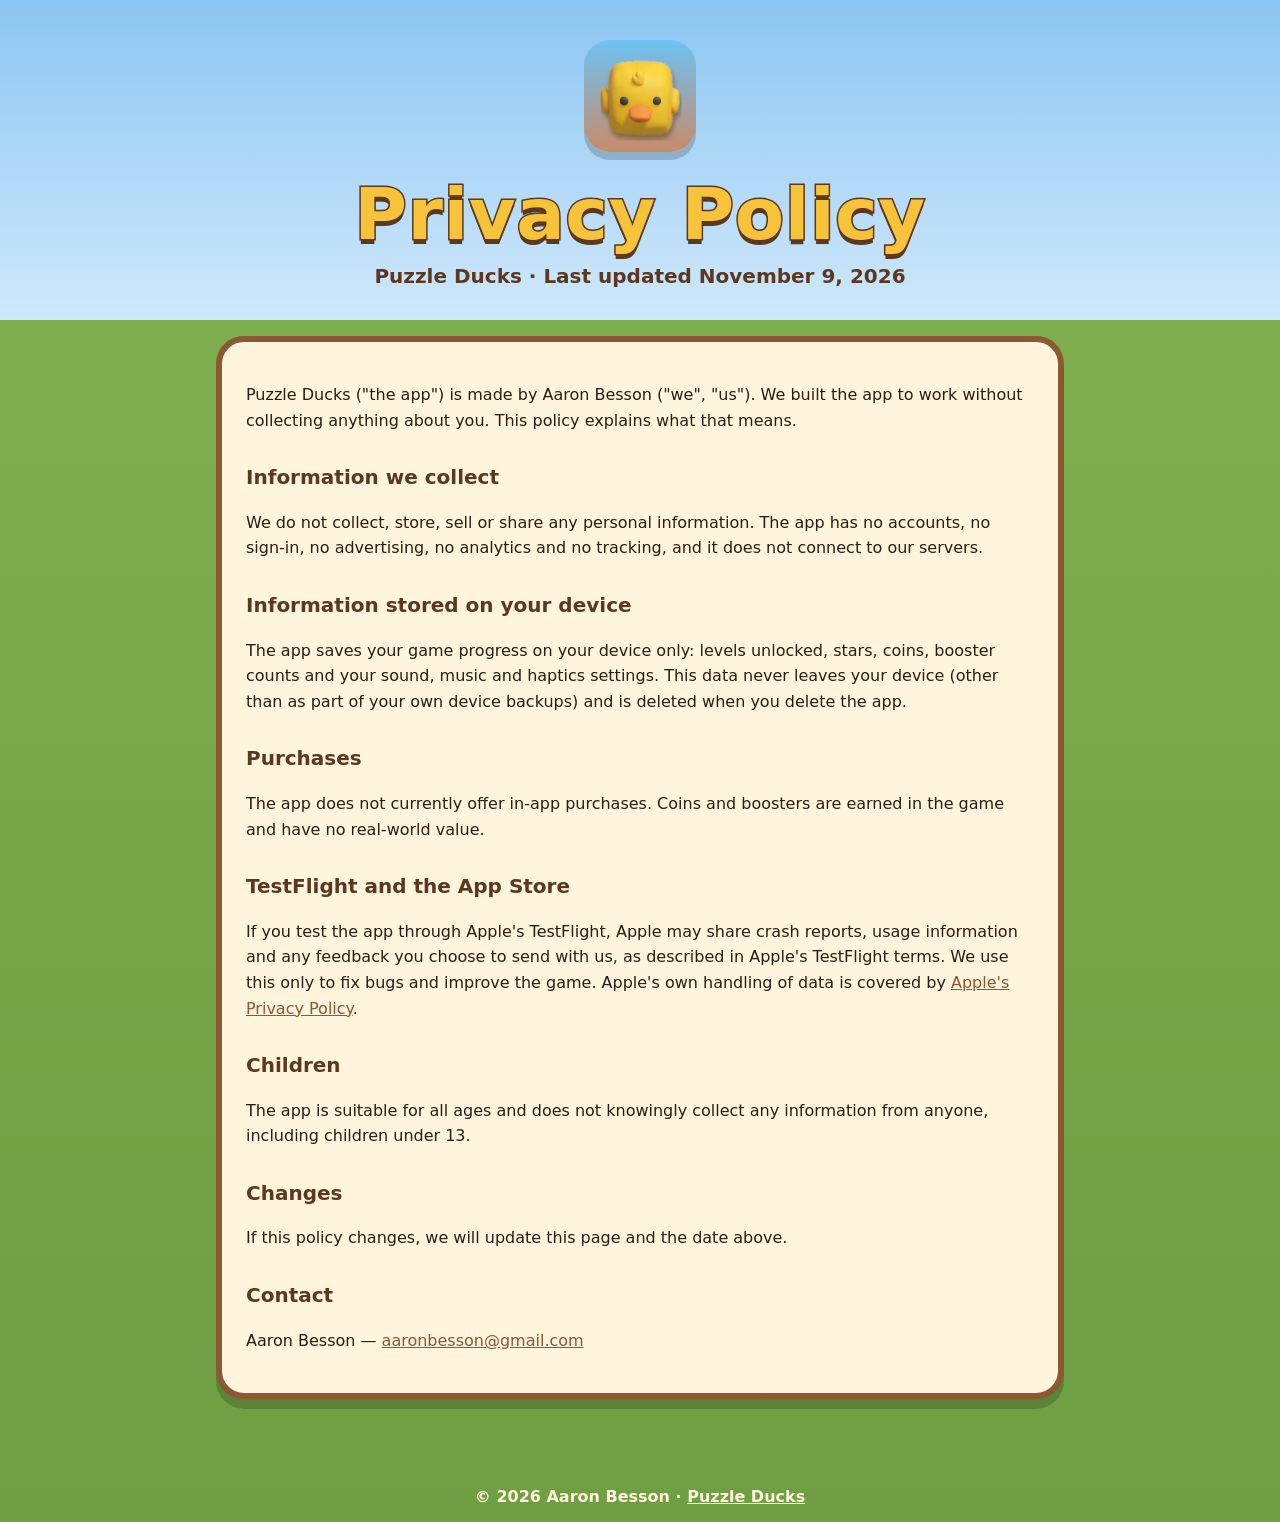
==== privacy.html @ 0fe306eb "Puzzle Ducks marketing and privacy pages Co-Authored-By: Claude Opus 5.5 <noreply@anthropic.com>" ====
<!doctype html>
<html lang="en">
<head>
<meta charset="utf-8">
<meta name="viewport" content="width=device-width, initial-scale=1">
<title>Puzzle Ducks Privacy</title>
<meta name="description" content="Privacy policy for the Puzzle Ducks iOS game.">
<link rel="icon" href="img/icon.png">
<link rel="stylesheet" href="style.css">
</head>
<body>
<div class="wrap">
  <header>
    <a href="index.html"><img class="icon" src="img/icon.png" alt="Puzzle Ducks app icon"></a>
    <h1>Privacy Policy</h1>
    <p class="tag">Puzzle Ducks · Last updated November 9, 2026</p>
  </header>

  <section class="card legal">
    <p>Puzzle Ducks ("the app") is made by Aaron Besson ("we", "us"). We built the app to work without collecting anything about you. This policy explains what that means.</p>

    <h2>Information we collect</h2>
    <p>We do not collect, store, sell or share any personal information. The app has no accounts, no sign-in, no advertising, no analytics and no tracking, and it does not connect to our servers.</p>

    <h2>Information stored on your device</h2>
    <p>The app saves your game progress on your device only: levels unlocked, stars, coins, booster counts and your sound, music and haptics settings. This data never leaves your device (other than as part of your own device backups) and is deleted when you delete the app.</p>

    <h2>Purchases</h2>
    <p>The app does not currently offer in-app purchases. Coins and boosters are earned in the game and have no real-world value.</p>

    <h2>TestFlight and the App Store</h2>
    <p>If you test the app through Apple's TestFlight, Apple may share crash reports, usage information and any feedback you choose to send with us, as described in Apple's TestFlight terms. We use this only to fix bugs and improve the game. Apple's own handling of data is covered by <a href="https://www.apple.com/legal/privacy/">Apple's Privacy Policy</a>.</p>

    <h2>Children</h2>
    <p>The app is suitable for all ages and does not knowingly collect any information from anyone, including children under 13.</p>

    <h2>Changes</h2>
    <p>If this policy changes, we will update this page and the date above.</p>

    <h2>Contact</h2>
    <p>Aaron Besson — <a href="mailto:aaronbesson@gmail.com">aaronbesson@gmail.com</a></p>
  </section>
</div>
<footer>© 2026 Aaron Besson · <a href="index.html">Puzzle Ducks</a></footer>
</body>
</html>
---- style.css ----
:root {
  --sky: #8cc6f2;
  --grass: #7fae4f;
  --cream: #fff4dc;
  --brown: #5c3820;
  --wood: #8c5733;
  --yellow: #f6c33a;
  --ink: #2b1d14;
}
* { box-sizing: border-box; }
html { -webkit-text-size-adjust: 100%; }
body {
  margin: 0;
  font-family: ui-rounded, "SF Pro Rounded", "Nunito", system-ui, -apple-system, sans-serif;
  color: var(--ink);
  background: linear-gradient(var(--sky) 0, #cfe8fb 320px, var(--grass) 320px, #6f9e43 100%);
  min-height: 100vh;
}
a { color: var(--wood); }
.wrap { max-width: 880px; margin: 0 auto; padding: 0 16px 48px; }
header { text-align: center; padding: 40px 0 24px; }
header img.icon { width: 112px; height: 112px; border-radius: 26px; box-shadow: 0 8px 0 rgba(0,0,0,.18); }
h1 {
  font-size: clamp(40px, 9vw, 72px); margin: 16px 0 4px; color: var(--yellow);
  -webkit-text-stroke: 3px var(--brown); paint-order: stroke fill; text-shadow: 0 5px 0 var(--brown);
  letter-spacing: .5px;
}
.tag { font-size: 20px; font-weight: 700; color: var(--brown); margin: 8px 0 0; }
.card {
  background: var(--cream); border: 6px solid var(--wood); border-radius: 28px;
  padding: 24px; margin: 24px 0; box-shadow: 0 10px 0 rgba(0,0,0,.18);
}
.card h2 { margin-top: 0; color: var(--brown); }
.shots { display: flex; gap: 16px; justify-content: center; flex-wrap: wrap; margin: 8px 0 0; }
.shots img { width: min(260px, 44vw); border-radius: 24px; border: 5px solid var(--ink); box-shadow: 0 8px 0 rgba(0,0,0,.2); }
ul.features { padding-left: 20px; line-height: 1.6; }
.btn {
  display: inline-block; background: #5cbf4a; color: #fff; text-decoration: none; font-weight: 800;
  padding: 14px 26px; border-radius: 20px; box-shadow: 0 6px 0 #3c8a2f; margin: 8px 6px;
}
.btn.alt { background: var(--wood); box-shadow: 0 6px 0 #5e3a20; }
footer { text-align: center; color: var(--cream); font-weight: 700; padding: 16px; }
footer a { color: var(--cream); }
.legal { line-height: 1.6; }
.legal h2 { font-size: 20px; margin-top: 28px; }
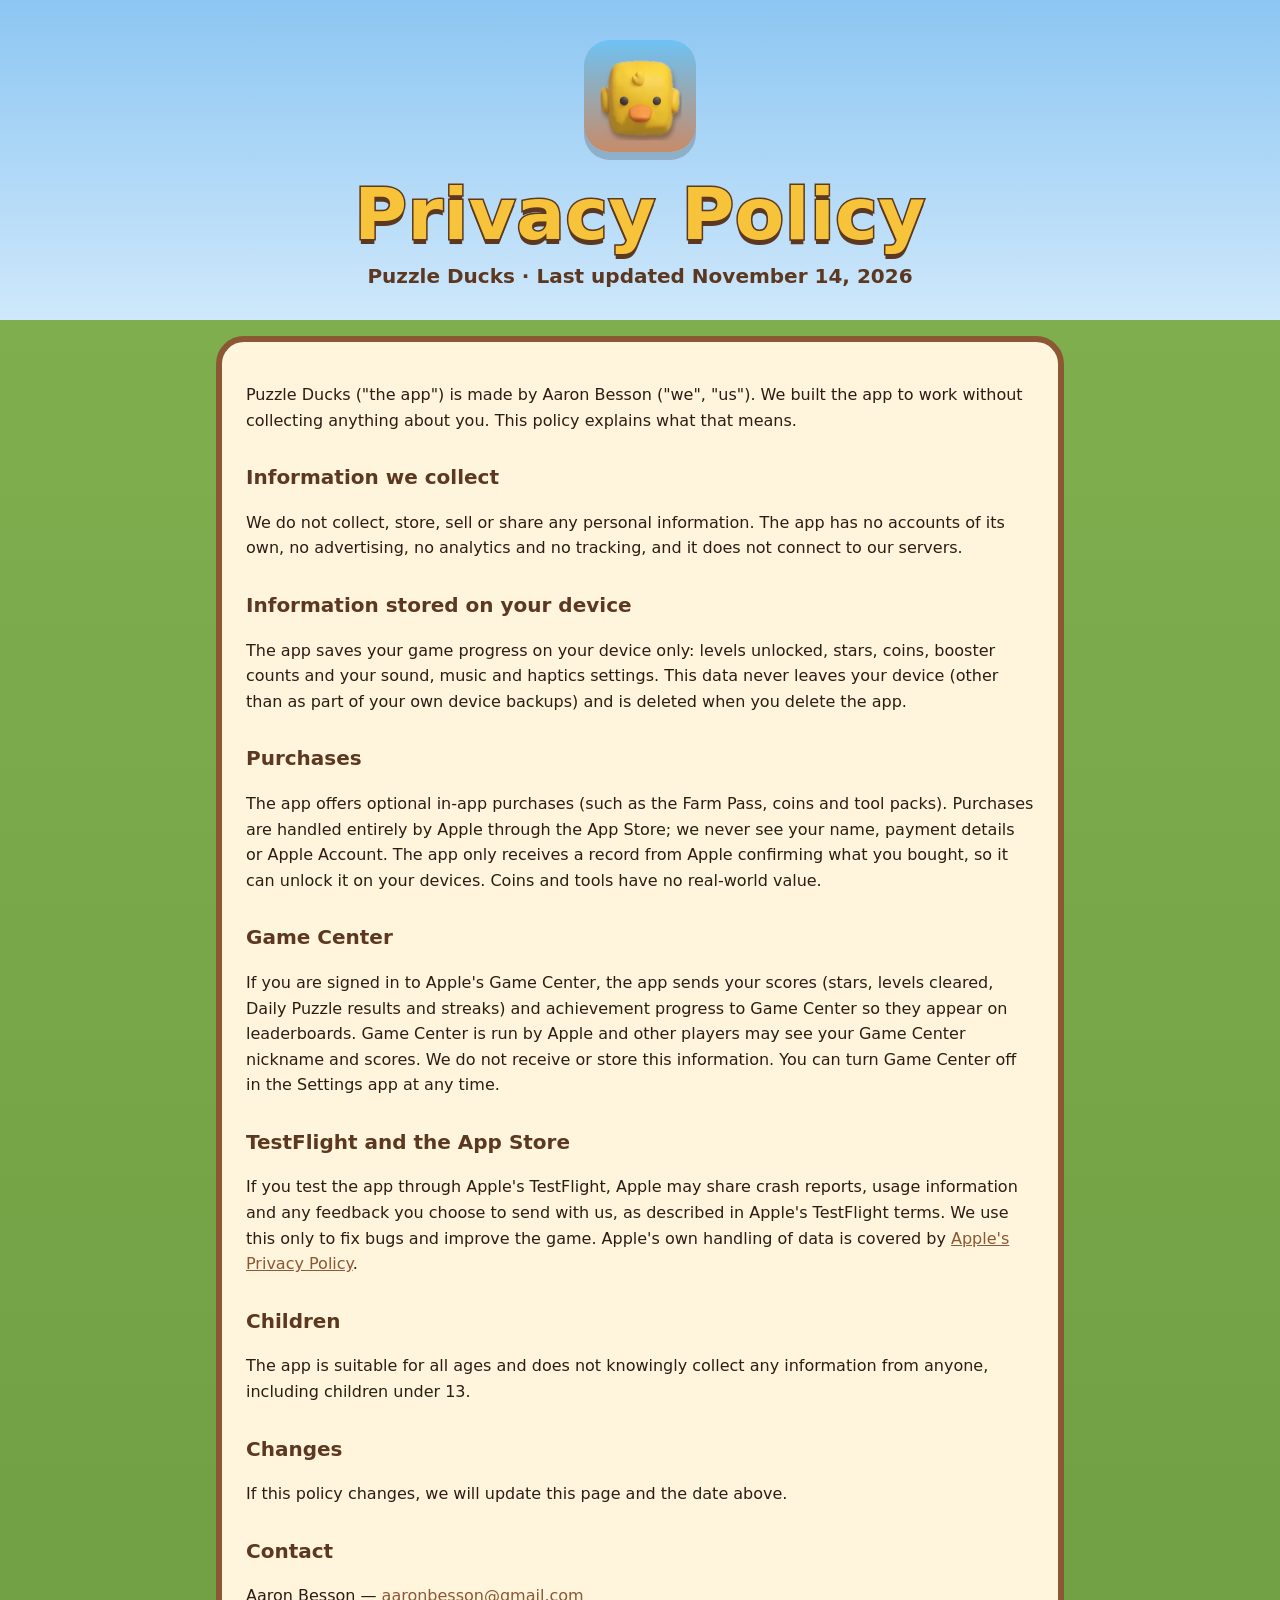
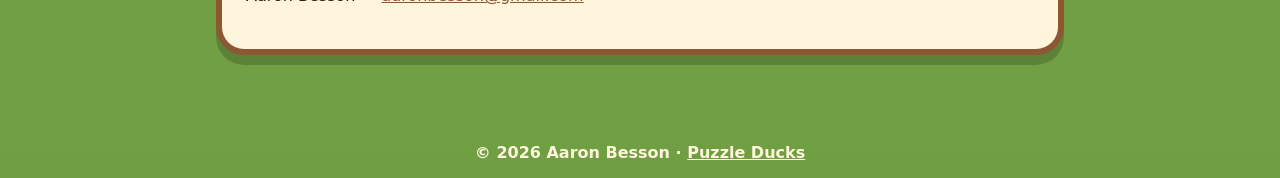
==== commit 19c63035: "Launch copy: in-app purchases and Game Center in privacy policy, support anchor, 160 levels Co-Autho" ====
--- a/privacy.html
+++ b/privacy.html
@@ -13,20 +13,23 @@
   <header>
     <a href="index.html"><img class="icon" src="img/icon.png" alt="Puzzle Ducks app icon"></a>
     <h1>Privacy Policy</h1>
-    <p class="tag">Puzzle Ducks · Last updated November 9, 2026</p>
+    <p class="tag">Puzzle Ducks · Last updated November 14, 2026</p>
   </header>
 
   <section class="card legal">
     <p>Puzzle Ducks ("the app") is made by Aaron Besson ("we", "us"). We built the app to work without collecting anything about you. This policy explains what that means.</p>
 
     <h2>Information we collect</h2>
-    <p>We do not collect, store, sell or share any personal information. The app has no accounts, no sign-in, no advertising, no analytics and no tracking, and it does not connect to our servers.</p>
+    <p>We do not collect, store, sell or share any personal information. The app has no accounts of its own, no advertising, no analytics and no tracking, and it does not connect to our servers.</p>
 
     <h2>Information stored on your device</h2>
     <p>The app saves your game progress on your device only: levels unlocked, stars, coins, booster counts and your sound, music and haptics settings. This data never leaves your device (other than as part of your own device backups) and is deleted when you delete the app.</p>
 
     <h2>Purchases</h2>
-    <p>The app does not currently offer in-app purchases. Coins and boosters are earned in the game and have no real-world value.</p>
+    <p>The app offers optional in-app purchases (such as the Farm Pass, coins and tool packs). Purchases are handled entirely by Apple through the App Store; we never see your name, payment details or Apple Account. The app only receives a record from Apple confirming what you bought, so it can unlock it on your devices. Coins and tools have no real-world value.</p>
+
+    <h2>Game Center</h2>
+    <p>If you are signed in to Apple's Game Center, the app sends your scores (stars, levels cleared, Daily Puzzle results and streaks) and achievement progress to Game Center so they appear on leaderboards. Game Center is run by Apple and other players may see your Game Center nickname and scores. We do not receive or store this information. You can turn Game Center off in the Settings app at any time.</p>
 
     <h2>TestFlight and the App Store</h2>
     <p>If you test the app through Apple's TestFlight, Apple may share crash reports, usage information and any feedback you choose to send with us, as described in Apple's TestFlight terms. We use this only to fix bugs and improve the game. Apple's own handling of data is covered by <a href="https://www.apple.com/legal/privacy/">Apple's Privacy Policy</a>.</p>
